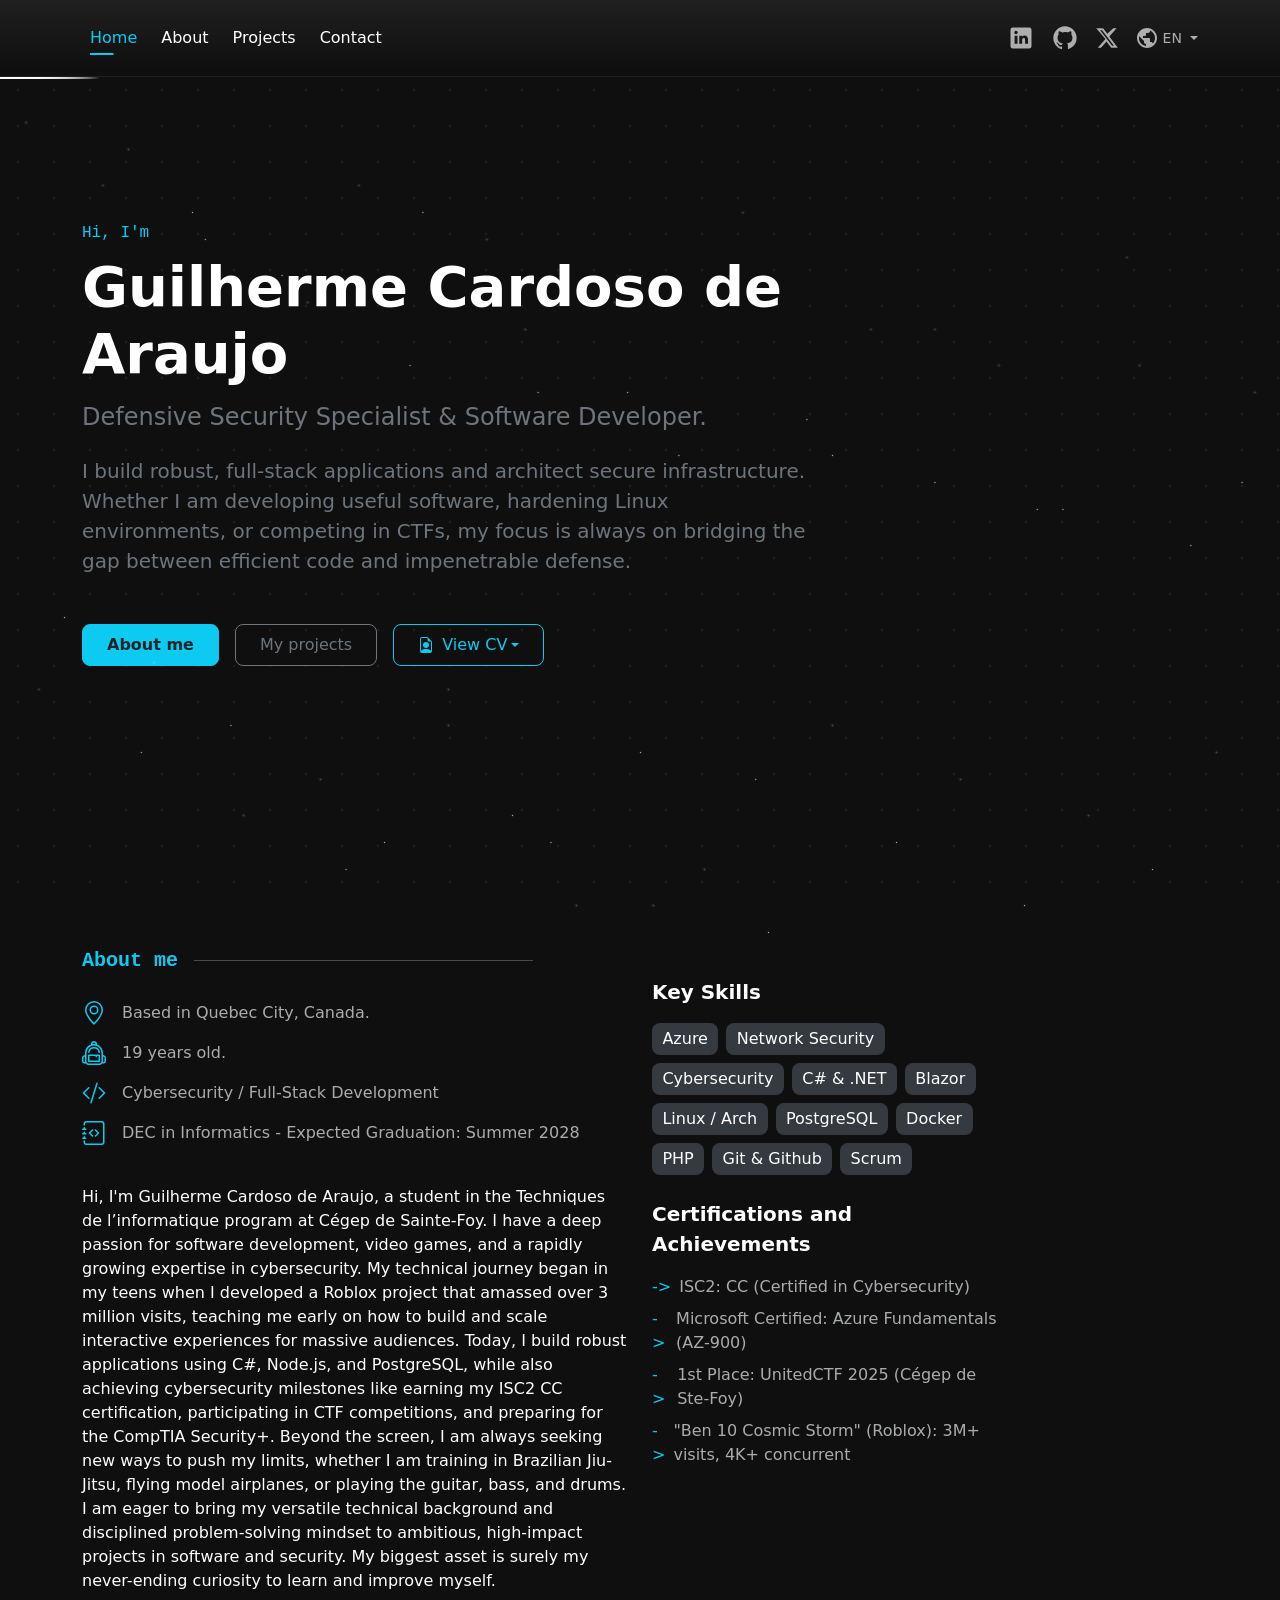
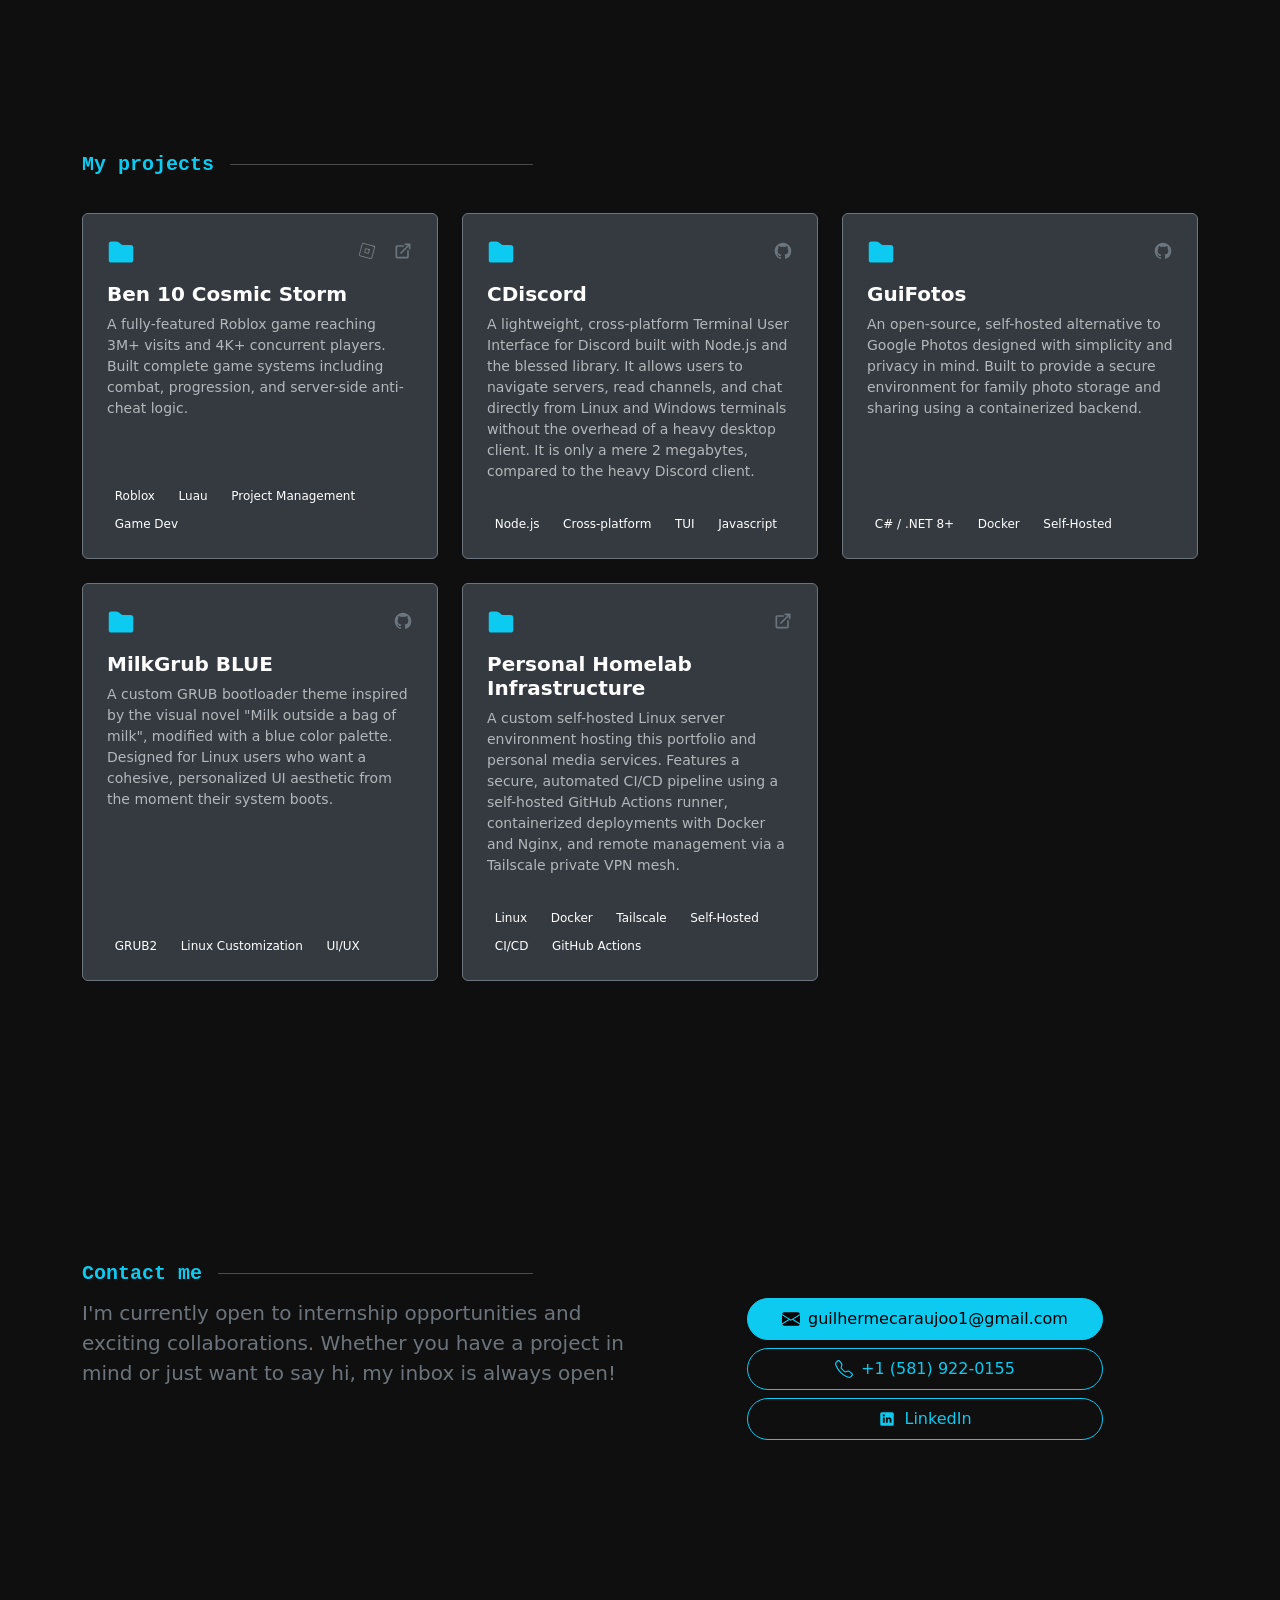
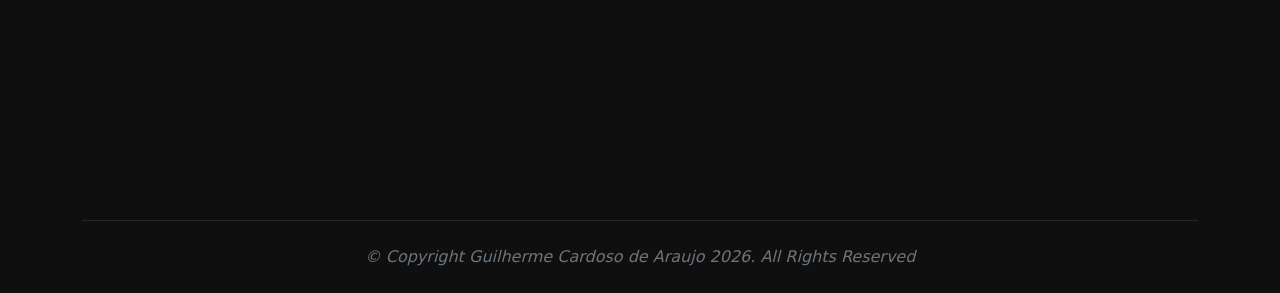
==== site/index.html @ 764056b6 "test" ====
<!doctype html>
<html lang="en" data-bs-theme="dark">
  <head>
    <meta charset="utf-8">
    <meta name="viewport" content="width=device-width, initial-scale=1">
    <title>Guilherme Cardoso de Araujo - Portfolio</title>
    <link href="https://cdn.jsdelivr.net/npm/bootstrap@5.3.8/dist/css/bootstrap.min.css" rel="stylesheet" integrity="sha384-sRIl4kxILFvY47J16cr9ZwB07vP4J8+LH7qKQnuqkuIAvNWLzeN8tE5YBujZqJLB" crossorigin="anonymous">
    <link rel="stylesheet" href="css/custom.css">
    <link rel="stylesheet" href="css/styles.css">
    <script src="js/translations.js" defer></script>
  </head>
  <body data-bs-spy="scroll" data-bs-target="#navbarNav">
    <header class="sticky-top">
        <nav class="navbar navbar-expand-lg border-bottom py-3">
            <div class="container">
                <button class="navbar-toggler" type="button" data-bs-toggle="collapse" data-bs-target="#navbarNav" aria-controls="navbarNav" aria-expanded="false" aria-label="Toggle navigation">
                <span class="navbar-toggler-icon"></span>
                </button>
                <div class="collapse navbar-collapse" id="navbarNav">
                    <ul class="navbar-nav gap-2">
                        <li class="nav-item">
                            <a class="nav-link" href="#home">
                                <span class="animated-link" data-i18n="nav.home">Home</span>
                            </a>
                        </li>
                        <li class="nav-item">
                            <a class="nav-link" href="#about">
                                <span class="animated-link" data-i18n="nav.about">About</span>
                            </a>
                        </li>
                        <li class="nav-item">
                            <a class="nav-link" href="#projects">
                                <span class="animated-link" data-i18n="nav.projects">Projects</span>
                            </a>
                        </li>
                        <li class="nav-item">
                            <a class="nav-link" href="#contact">
                                <span class="animated-link" data-i18n="nav.contact">Contact</span>
                            </a>
                        </li>
                    </ul>

                    <ul class="navbar-nav ms-auto gap-3 flex-row align-items-center">
                        <li class="nav-item d-flex align-items-center">
                            <a class="nav-link px-0 nav-icon-hover" href="https://www.linkedin.com/in/guilherme-cardoso-de-araujo-038804325" target="_blank" rel="noopener" aria-label="LinkedIn">
                                <svg width="28" height="28" viewBox="0 0 24 24" fill="currentColor" aria-hidden="true"><path d="M19 3H5a2 2 0 0 0-2 2v14a2 2 0 0 0 2 2h14a2 2 0 0 0 2-2V5a2 2 0 0 0-2-2zM9 17H6.5v-7H9v7zm-1.3-8.2a1.5 1.5 0 1 1 0-3 1.5 1.5 0 0 1 0 3zM18 17h-2.5v-3.5c0-1-.4-1.5-1.2-1.5-.9 0-1.3.6-1.3 1.5V17H10.5v-7H13v1c.4-.7 1.1-1.2 2.1-1.2 1.6 0 2.9 1.2 2.9 3.5V17z"/></svg>
                            </a>
                        </li>
                        <li class="nav-item d-flex align-items-center">
                            <a class="nav-link px-0 nav-icon-hover" href="https://github.com/guilhermecara" target="_blank" rel="noopener" aria-label="GitHub">
                                <svg width="28" height="28" viewBox="0 0 24 24" fill="currentColor" aria-hidden="true"><path d="M12 2C6.477 2 2 6.484 2 12.017c0 4.425 2.865 8.18 6.839 9.504.5.092.682-.217.682-.483 0-.237-.008-.868-.013-1.703-2.782.605-3.369-1.343-3.369-1.343-.454-1.158-1.11-1.466-1.11-1.466-.908-.62.069-.608.069-.608 1.003.07 1.531 1.032 1.531 1.032.892 1.53 2.341 1.088 2.91.832.092-.647.35-1.088.636-1.338-2.22-.253-4.555-1.113-4.555-4.951 0-1.093.39-1.988 1.029-2.688-.103-.253-.446-1.272.098-2.65 0 0 .84-.27 2.75 1.026A9.564 9.564 0 0 1 12 6.844c.85.004 1.705.115 2.504.337 1.909-1.296 2.747-1.027 2.747-1.027.546 1.379.202 2.398.1 2.651.64.7 1.028 1.595 1.028 2.688 0 3.848-2.339 4.695-4.566 4.942.359.31.678.921.678 1.856 0 1.338-.012 2.419-.012 2.747 0 .268.18.58.688.482A10.019 10.019 0 0 0 22 12.017C22 6.484 17.522 2 12 2z"/></svg>
                            </a>
                        </li>
                        <li class="nav-item d-flex align-items-center">
                            <a class="nav-link px-0 nav-icon-hover" href="#" target="_blank" rel="noopener" aria-label="Twitter/X">
                                <svg width="24" height="24" viewBox="0 0 24 24" fill="currentColor" aria-hidden="true"><path d="M18.244 2.25h3.308l-7.227 8.26 8.502 11.24H16.17l-4.714-6.231-5.401 6.231H2.744l7.73-8.835L1.254 2.25H8.08l4.253 5.622zm-1.161 17.52h1.833L7.084 4.126H5.117z"/></svg>
                            </a>
                        </li>
                        
                        <li class="nav-item d-flex align-items-center">
                            <div class="dropdown">
                                <button class="btn btn-link nav-link px-0 nav-icon-hover dropdown-toggle d-flex align-items-center gap-1"
                                        type="button"
                                        data-bs-toggle="dropdown"
                                        aria-expanded="false"
                                        aria-label="Language">
                                    <svg width="24" height="24" viewBox="0 0 24 24" fill="currentColor" aria-hidden="true">
                                        <path d="M12 2C6.48 2 2 6.48 2 12s4.48 10 10 10 10-4.48 10-10S17.52 2 12 2zm-1 17.93c-3.95-.49-7-3.85-7-7.93 0-.62.08-1.21.21-1.79L9 15v1c0 1.1.9 2 2 2v1.93zm6.9-2.54c-.26-.81-1-1.39-1.9-1.39h-1v-3c0-.55-.45-1-1-1H8v-2h2c.55 0 1-.45 1-1V7h2c1.1 0 2-.9 2-2v-.41c2.93 1.19 5 4.06 5 7.41 0 2.08-.8 3.97-2.1 5.39z"/>
                                    </svg>
                                    <span class="small" id="current-lang">EN</span>
                                </button>
                                <ul class="dropdown-menu dropdown-menu-end">
                                    <li>
                                        <a class="dropdown-item active" href="#" data-lang="EN">
                                            🇬🇧 English
                                        </a>
                                    </li>
                                    <li>
                                        <a class="dropdown-item" href="#" data-lang="FR">
                                            🇫🇷 Français
                                        </a>
                                    </li>
                                </ul>
                            </div>
                        </li>

                    </ul>
                </div>
            </div>
        </nav>
    </header>

    <!--Beginning of animated shooting star-->
    <div class="stars"></div>
    <div class="shooting-star"></div>
    <div class="shooting-star"></div>
    <div class="shooting-star"></div>
    <div class="shooting-star"></div>
    <div class="shooting-star"></div>
    <!--End of animated shooting star-->

    <main class="container py-5">
        <!-- The Hero Section -->
        <section id="home" class="row py-5 mt-5 min-vh-75">
            <div class="col-lg-8">
                <p class="text-info font-monospace mb-2" data-i18n="hero.greeting">Hi, I'm</p>
                
                <h1 class="display-4 fw-bold mb-3">
                    Guilherme Cardoso de Araujo
                </h1>
                
                <h2 class="h4 text-secondary mb-4" data-i18n="hero.role">
                    Defensive Security Specialist & Software Developer.
                </h2>
                
                <p class="lead text-secondary mb-5 lh-base" data-i18n="hero.description">
                    I build robust, full-stack applications and architect secure infrastructure. 
                    Whether I am developing useful software, hardening Linux environments, 
                    or competing in CTFs, my focus is always on bridging the gap between efficient code and impenetrable defense.
                </p>

                <div class="d-flex gap-3 flex-wrap">
                    <a href="#about" class="btn btn-info text-dark fw-bold px-4 py-2 rounded-3" data-i18n="hero.about">
                        About me
                    </a>
                    <a href="#projects" class="btn btn-outline-secondary px-4 py-2 rounded-3" data-i18n="hero.projects">
                        My projects
                    </a>
                    <div class="dropdown">
                        <button class="btn btn-outline-info px-4 py-2 rounded-3 dropdown-toggle d-inline-flex align-items-center" type="button" data-bs-toggle="dropdown" aria-expanded="false">
                            <svg xmlns="http://www.w3.org/2000/svg" width="16" height="16" fill="currentColor" class="bi bi-file-earmark-person me-2" viewBox="0 0 16 16">
                                <path d="M11 8a3 3 0 1 1-6 0 3 3 0 0 1 6 0z"/>
                                <path d="M14 14V4.5L9.5 0H4a2 2 0 0 0-2 2v12a2 2 0 0 0 2 2h8a2 2 0 0 0 2-2zM9.5 3A1.5 1.5 0 0 0 11 4.5h2v9.255S12 12 8 12s-5 1.755-5 1.755V2a1 1 0 0 1 1-1h5.5v2z"/>
                            </svg>
                            <span data-i18n="hero.cvView">View CV</span>
                        </button>
                        
                        <ul class="dropdown-menu shadow border-0 mt-2">
                            <li>
                                <a class="dropdown-item" href="cv/guilherme-cardoso-de-araujo-cv-fr.pdf">English Version</a>
                            </li>
                            <li>
                                <a class="dropdown-item" href="view?file=cv/guilherme-cardoso-de-araujo-cv-fr.pdf"  target="_blank">Version française</a>
                            </li>
                        </ul>
                    </div>
                </div>
            </div>
        </section>
        <!-- End of the Hero Section -->

        <!-- Start of the About Me Section -->
        <div class="row pt-5 mt-5">
            <div class="col-5 d-flex align-items-center gap-3">
                <h4 class="text-info lead mb-0 font-monospace fw-bold" data-i18n="about.title">About me</h4>
                <hr class="flex-grow-1">
            </div>
        </div>

        <section id="about" class="row min-vh-75">
            <div class="col-lg-6 col-12 mt-4">
                <div class="d-flex gap-3">
                    <svg class="text-info" xmlns="http://www.w3.org/2000/svg" width="24" height="24" fill="currentColor" class="bi bi-geo-alt" viewBox="0 0 16 16">
                        <path d="M12.166 8.94c-.524 1.062-1.234 2.12-1.96 3.07A32 32 0 0 1 8 14.58a32 32 0 0 1-2.206-2.57c-.726-.95-1.436-2.008-1.96-3.07C3.304 7.867 3 6.862 3 6a5 5 0 0 1 10 0c0 .862-.305 1.867-.834 2.94M8 16s6-5.686 6-10A6 6 0 0 0 2 6c0 4.314 6 10 6 10"/>
                        <path d="M8 8a2 2 0 1 1 0-4 2 2 0 0 1 0 4m0 1a3 3 0 1 0 0-6 3 3 0 0 0 0 6"/>
                    </svg>
                    <p class="text-body-secondary" data-i18n="about.city">Based in Quebec City, Canada.</p>
                </div>
                <div class="d-flex gap-3">
                    <svg class="text-info" xmlns="http://www.w3.org/2000/svg" width="24" height="24" fill="currentColor" class="bi bi-backpack2" viewBox="0 0 16 16">
                        <path d="M4.04 7.43a4 4 0 0 1 7.92 0 .5.5 0 1 1-.99.14 3 3 0 0 0-5.94 0 .5.5 0 1 1-.99-.14"/>
                        <path fill-rule="evenodd" d="M4 9.5a.5.5 0 0 1 .5-.5h7a.5.5 0 0 1 .5.5v4a.5.5 0 0 1-.5.5h-7a.5.5 0 0 1-.5-.5zm1 .5v3h6v-3h-1v.5a.5.5 0 0 1-1 0V10z"/>
                        <path d="M6 2.341V2a2 2 0 1 1 4 0v.341c2.33.824 4 3.047 4 5.659v1.191l1.17.585a1.5 1.5 0 0 1 .83 1.342V13.5a1.5 1.5 0 0 1-1.5 1.5h-1c-.456.607-1.182 1-2 1h-7a2.5 2.5 0 0 1-2-1h-1A1.5 1.5 0 0 1 0 13.5v-2.382a1.5 1.5 0 0 1 .83-1.342L2 9.191V8a6 6 0 0 1 4-5.659M7 2v.083a6 6 0 0 1 2 0V2a1 1 0 0 0-2 0M3 13.5A1.5 1.5 0 0 0 4.5 15h7a1.5 1.5 0 0 0 1.5-1.5V8A5 5 0 0 0 3 8zm-1-3.19-.724.362a.5.5 0 0 0-.276.447V13.5a.5.5 0 0 0 .5.5H2zm12 0V14h.5a.5.5 0 0 0 .5-.5v-2.382a.5.5 0 0 0-.276-.447L14 10.309Z"/>
                    </svg>
                    <p class="text-body-secondary" data-i18n="about.age">19 years old.</p>
                </div>
                <div class="d-flex gap-3">
                    <svg class="text-info" xmlns="http://www.w3.org/2000/svg" width="24" height="24" fill="currentColor" class="bi bi-backpack2" viewBox="0 0 16 16">
                         <path d="M10.478 1.647a.5.5 0 1 0-.956-.294l-4 13a.5.5 0 0 0 .956.294zM4.854 4.146a.5.5 0 0 1 0 .708L1.707 8l3.147 3.146a.5.5 0 0 1-.708.708l-3.5-3.5a.5.5 0 0 1 0-.708l3.5-3.5a.5.5 0 0 1 .708 0m6.292 0a.5.5 0 0 0 0 .708L14.293 8l-3.147 3.146a.5.5 0 0 0 .708.708l3.5-3.5a.5.5 0 0 0 0-.708l-3.5-3.5a.5.5 0 0 0-.708 0"/>
                    </svg>
                    <p class="text-body-secondary" data-i18n="about.interest">Cybersecurity / Full-Stack Development</p>
                </div>
                <div class="d-flex gap-3">
                    <svg class="text-info" xmlns="http://www.w3.org/2000/svg" width="24" height="24" fill="currentColor" class="bi bi-backpack2" viewBox="0 0 16 16">
                        <path fill-rule="evenodd" d="M8.646 5.646a.5.5 0 0 1 .708 0l2 2a.5.5 0 0 1 0 .708l-2 2a.5.5 0 0 1-.708-.708L10.293 8 8.646 6.354a.5.5 0 0 1 0-.708m-1.292 0a.5.5 0 0 0-.708 0l-2 2a.5.5 0 0 0 0 .708l2 2a.5.5 0 0 0 .708-.708L5.707 8l1.647-1.646a.5.5 0 0 0 0-.708"/>
                        <path d="M3 0h10a2 2 0 0 1 2 2v12a2 2 0 0 1-2 2H3a2 2 0 0 1-2-2v-1h1v1a1 1 0 0 0 1 1h10a1 1 0 0 0 1-1V2a1 1 0 0 0-1-1H3a1 1 0 0 0-1 1v1H1V2a2 2 0 0 1 2-2"/>
                        <path d="M1 5v-.5a.5.5 0 0 1 1 0V5h.5a.5.5 0 0 1 0 1h-2a.5.5 0 0 1 0-1zm0 3v-.5a.5.5 0 0 1 1 0V8h.5a.5.5 0 0 1 0 1h-2a.5.5 0 0 1 0-1zm0 3v-.5a.5.5 0 0 1 1 0v.5h.5a.5.5 0 0 1 0 1h-2a.5.5 0 0 1 0-1z"/>
                    </svg>
                    <p class="text-body-secondary" data-i18n="about.education">DEC in Informatics - Expected Graduation: Summer 2028</p>
                </div>
 
                <p class="mt-4" data-i18n="about.description">
                    Hi, I'm Guilherme Cardoso de Araujo, a student in the Techniques de l’informatique program at Cégep de Sainte-Foy. 
                    I have a deep passion for software development, video games, and a rapidly growing expertise in cybersecurity.
                     My technical journey began in my teens when I developed a Roblox project that amassed over 3 million visits, 
                    teaching me early on how to build and scale interactive experiences for massive audiences. 
                    Today, I build robust applications using C#, Node.js, and PostgreSQL, while also achieving cybersecurity milestones like earning my ISC2 CC certification, 
                    participating in CTF competitions, and preparing for the CompTIA Security+. 
                    Beyond the screen, I am always seeking new ways to push my limits, whether I am training in Brazilian Jiu-Jitsu, 
                    flying model airplanes, or playing the guitar, bass, and drums. 
                    I am eager to bring my versatile technical background and disciplined problem-solving mindset to ambitious, high-impact projects in software and security. My biggest asset is surely my never-ending curiosity to learn and improve myself.
                </p>
            </div>
            <div class="col-lg-4 col-12">       
                <p class="lead fw-bold" data-i18n="about.keyskills">Key Skills</p>
                <div class="d-flex flex-wrap gap-2">
                    <span class="badge bg-light-subtle py-2 fs-6 fw-normal rounded-3">Azure</span>
                    <span class="badge bg-light-subtle py-2 fs-6 fw-normal rounded-3">Network Security</span>
                    <span data-i18n="skills.cyber" class="badge bg-light-subtle py-2 fs-6 fw-normal rounded-3">Cybersecurity</span>
                    <span class="badge bg-light-subtle py-2 fs-6 fw-normal rounded-3">C# & .NET</span>
                    <span class="badge bg-light-subtle py-2 fs-6 fw-normal rounded-3">Blazor</span>
                    <span class="badge bg-light-subtle py-2 fs-6 fw-normal rounded-3">Linux / Arch</span>
                    <span class="badge bg-light-subtle py-2 fs-6 fw-normal rounded-3">PostgreSQL</span>
                    <span class="badge bg-light-subtle py-2 fs-6 fw-normal rounded-3">Docker</span>
                    <span class="badge bg-light-subtle py-2 fs-6 fw-normal rounded-3">PHP</span>
                    <span class="badge bg-light-subtle py-2 fs-6 fw-normal rounded-3">Git & Github</span>
                    <span class="badge bg-light-subtle py-2 fs-6 fw-normal rounded-3">Scrum</span>
                </div>
                <p class="lead fw-bold mt-4" data-i18n="about.credentials">Certifications and Achievements</p>
                <ul class="list-unstyled text-body-secondary gap-2 d-flex flex-column">
                    <li class="d-flex align-items-start gap-2">
                        <span class="text-info">-></span>
                        <span>ISC2: CC (Certified in Cybersecurity) </span>
                    </li>
                    <li class="d-flex align-items-start gap-2">
                        <span class="text-info">-></span>
                        <span>Microsoft Certified: Azure Fundamentals (AZ-900)</span>
                    </li>
                    <li class="d-flex align-items-start gap-2">
                        <span class="text-info">-></span>
                        <span data-i18n="about.unitedCTF">1st Place: UnitedCTF 2025 (Cégep de Ste-Foy)</span>
                    </li>
                    <li class="d-flex align-items-start gap-2">
                        <span class="text-info">-></span>
                        <span data-i18n="about.ben10">"Ben 10 Cosmic Storm" (Roblox): 3M+ visits, 4K+ concurrent</span>
                    </li>
                </ul>
            </div>
        </section>
        <!-- End of the About me Section -->
        
        <!-- Start of the Projects Section -->
        <div class="row pt-5 mt-5">
            <div class="col-5 d-flex align-items-center gap-3">
                <h4 class="text-info lead mb-0 font-monospace fw-bold" data-i18n="projects.title">My projects</h4>
                <hr class="flex-grow-1">
            </div>
        </div>
        
        <section id="projects" class="row g-4 min-vh-75 pb-5 mb-5 mt-2">
            <div class="col-lg-4 col-md-6">
                <div class="card h-100 border-secondary bg-body-secondary">
                    <div class="card-body d-flex flex-column p-4">
                        <div class="d-flex justify-content-between align-items-start mb-3">
                            <svg class="text-info" xmlns="http://www.w3.org/2000/svg" width="28" height="28" fill="currentColor" viewBox="0 0 16 16">
                                <path d="M1 3.5A1.5 1.5 0 0 1 2.5 2h2.764c.958 0 1.76.56 2.311 1.184C7.985 3.648 8.48 4 9 4h4.5A1.5 1.5 0 0 1 15 5.5v7a1.5 1.5 0 0 1-1.5 1.5h-11A1.5 1.5 0 0 1 1 12.5z"/>
                            </svg>
                            <div class="d-flex gap-3">
                                <a href="#" class="text-secondary nav-icon-hover" aria-label="Roblox" target="_blank" rel="noopener">
                                    <svg viewBox="0 0 48 48" width="20px" height="20px" xmlns="http://www.w3.org/2000/svg" fill="currentColor"><g id="SVGRepo_bgCarrier" stroke-width="0"></g><g id="SVGRepo_tracerCarrier" stroke-linecap="round" stroke-linejoin="round"></g><g id="SVGRepo_iconCarrier"><defs><style>.a{fill:none;stroke:#cfcfcf;stroke-linecap:round;stroke-linejoin:round;}</style></defs>
                                        <path class="a" d="M41.2648,12.6719,14.7123,5.5572a1.666,1.666,0,0,0-2.04,1.178L5.5572,33.2877a1.666,1.666,0,0,0,1.178,2.04l26.5525,7.1147a1.666,1.666,0,0,0,2.04-1.178l7.1147-26.5525a1.666,1.666,0,0,0-1.178-2.04Z"></path><path class="a" d="M29.3193,20.51l-8.1808-2.192a.5133.5133,0,0,0-.6287.3629l-2.192,8.1808a.5133.5133,0,0,0,.3629.6287l8.1808,2.192a.5133.5133,0,0,0,.6287-.3629l2.192-8.1808A.5133.5133,0,0,0,29.3193,20.51Z"></path></g>
                                    </svg>                                
                                </a>

                                <a href="#" class="text-secondary nav-icon-hover" aria-label="Live Demo" target="_blank" rel="noopener">
                                    <svg width="20" height="20" viewBox="0 0 24 24" fill="currentColor"><path d="M14 3h7v7h-2V6.41l-9.29 9.3-1.42-1.42L17.59 5H14zm-1 2H5a2 2 0 0 0-2 2v12a2 2 0 0 0 2 2h12a2 2 0 0 0 2-2v-8h-2v8H5V7h8z"/></svg>
                                </a>
                            </div>
                        </div>
                        <h5 class="card-title fw-bold mb-2">Ben 10 Cosmic Storm</h5>
                        <p class="card-text text-body-secondary flex-grow-1 small" data-i18n="projects.ben10description">
                            A fully-featured Roblox game reaching 3M+ visits and 4K+ concurrent players. 
                            Built complete game systems including combat, progression, and server-side anti-cheat logic.
                        </p>
                        <div class="d-flex flex-wrap gap-2 mt-3">
                            <span class="badge bg-light-subtle py-1 fw-normal rounded-3">Roblox</span>
                            <span class="badge bg-light-subtle py-1 fw-normal rounded-3">Luau</span>
                            <span class="badge bg-light-subtle py-1 fw-normal rounded-3">Project Management</span>
                            <span class="badge bg-light-subtle py-1 fw-normal rounded-3">Game Dev</span>
                        </div>
                    </div>
                </div>
            </div>

            <!-- CDiscord Project Card -->
            <div class="col-lg-4 col-md-6">
                <div class="card h-100 border-secondary bg-body-secondary">
                    <div class="card-body d-flex flex-column p-4">
                        <div class="d-flex justify-content-between align-items-start mb-3">
                            <svg class="text-info" xmlns="http://www.w3.org/2000/svg" width="28" height="28" fill="currentColor" viewBox="0 0 16 16">
                                <path d="M1 3.5A1.5 1.5 0 0 1 2.5 2h2.764c.958 0 1.76.56 2.311 1.184C7.985 3.648 8.48 4 9 4h4.5A1.5 1.5 0 0 1 15 5.5v7a1.5 1.5 0 0 1-1.5 1.5h-11A1.5 1.5 0 0 1 1 12.5z"/>
                            </svg>
                            <div class="d-flex gap-3">
                                <a href="https://github.com/guilhermecara/cdiscord" class="text-secondary nav-icon-hover" aria-label="GitHub" target="_blank" rel="noopener">
                                    <svg width="20" height="20" viewBox="0 0 24 24" fill="currentColor"><path d="M12 2C6.477 2 2 6.484 2 12.017c0 4.425 2.865 8.18 6.839 9.504.5.092.682-.217.682-.483 0-.237-.008-.868-.013-1.703-2.782.605-3.369-1.343-3.369-1.343-.454-1.158-1.11-1.466-1.11-1.466-.908-.62.069-.608.069-.608 1.003.07 1.531 1.032 1.531 1.032.892 1.53 2.341 1.088 2.91.832.092-.647.35-1.088.636-1.338-2.22-.253-4.555-1.113-4.555-4.951 0-1.093.39-1.988 1.029-2.688-.103-.253-.446-1.272.098-2.65 0 0 .84-.27 2.75 1.026A9.564 9.564 0 0 1 12 6.844c.85.004 1.705.115 2.504.337 1.909-1.296 2.747-1.027 2.747-1.027.546 1.379.202 2.398.1 2.651.64.7 1.028 1.595 1.028 2.688 0 3.848-2.339 4.695-4.566 4.942.359.31.678.921.678 1.856 0 1.338-.012 2.419-.012 2.747 0 .268.18.58.688.482A10.019 10.019 0 0 0 22 12.017C22 6.484 17.522 2 12 2z"/></svg>
                                </a>
                            </div>
                        </div>
                        <h5 class="card-title fw-bold mb-2">CDiscord</h5>
                        <p class="card-text text-body-secondary flex-grow-1 small" data-i18n="projects.cdiscordDescription">
                            A lightweight, cross-platform Terminal User Interface for Discord built with Node.js 
                            and the blessed library. It allows users to navigate servers, read channels, and chat directly from Linux and Windows terminals without the overhead of a heavy desktop client.
                            It is only a mere 2 megabytes, compared to the heavy Discord client.
                        </p>
                        <div class="d-flex flex-wrap gap-2 mt-3">
                            <span class="badge bg-light-subtle py-1 fw-normal rounded-3">Node.js</span>
                            <span class="badge bg-light-subtle py-1 fw-normal rounded-3">Cross-platform</span>
                            <span class="badge bg-light-subtle py-1 fw-normal rounded-3">TUI</span>
                            <span class="badge bg-light-subtle py-1 fw-normal rounded-3">Javascript</span>
                        </div>
                    </div>
                </div>
            </div>

            <!-- GuiFotos Project Card -->
            <div class="col-lg-4 col-md-6">
                <div class="card h-100 border-secondary bg-body-secondary">
                    <div class="card-body d-flex flex-column p-4">
                        <div class="d-flex justify-content-between align-items-start mb-3">
                            <svg class="text-info" xmlns="http://www.w3.org/2000/svg" width="28" height="28" fill="currentColor" viewBox="0 0 16 16">
                                <path d="M1 3.5A1.5 1.5 0 0 1 2.5 2h2.764c.958 0 1.76.56 2.311 1.184C7.985 3.648 8.48 4 9 4h4.5A1.5 1.5 0 0 1 15 5.5v7a1.5 1.5 0 0 1-1.5 1.5h-11A1.5 1.5 0 0 1 1 12.5z"/>
                            </svg>
                            <div class="d-flex gap-3">
                                <a href="https://github.com/guilhermecara/GuiFotos" class="text-secondary nav-icon-hover" aria-label="GitHub" target="_blank" rel="noopener">
                                    <svg width="20" height="20" viewBox="0 0 24 24" fill="currentColor"><path d="M12 2C6.477 2 2 6.484 2 12.017c0 4.425 2.865 8.18 6.839 9.504.5.092.682-.217.682-.483 0-.237-.008-.868-.013-1.703-2.782.605-3.369-1.343-3.369-1.343-.454-1.158-1.11-1.466-1.11-1.466-.908-.62.069-.608.069-.608 1.003.07 1.531 1.032 1.531 1.032.892 1.53 2.341 1.088 2.91.832.092-.647.35-1.088.636-1.338-2.22-.253-4.555-1.113-4.555-4.951 0-1.093.39-1.988 1.029-2.688-.103-.253-.446-1.272.098-2.65 0 0 .84-.27 2.75 1.026A9.564 9.564 0 0 1 12 6.844c.85.004 1.705.115 2.504.337 1.909-1.296 2.747-1.027 2.747-1.027.546 1.379.202 2.398.1 2.651.64.7 1.028 1.595 1.028 2.688 0 3.848-2.339 4.695-4.566 4.942.359.31.678.921.678 1.856 0 1.338-.012 2.419-.012 2.747 0 .268.18.58.688.482A10.019 10.019 0 0 0 22 12.017C22 6.484 17.522 2 12 2z"/></svg>
                                </a>
                                </div>
                        </div>
                        <h5 class="card-title fw-bold mb-2">GuiFotos</h5>
                        <p class="card-text text-body-secondary flex-grow-1 small" data-i18n="projects.guifotosDescription">
                            An open-source, self-hosted alternative to Google Photos designed with simplicity and privacy in mind. Built to provide a secure environment for family photo storage and sharing using a containerized backend.
                        </p>
                        <div class="d-flex flex-wrap gap-2 mt-3">
                            <span class="badge bg-light-subtle py-1 fw-normal rounded-3">C# / .NET 8+</span>
                            <span class="badge bg-light-subtle py-1 fw-normal rounded-3">Docker</span>
                            <span class="badge bg-light-subtle py-1 fw-normal rounded-3">Self-Hosted</span>
                        </div>
                    </div>
                </div>
            </div>

            
            <!-- MilkGrub BLUE Project Card -->
            <div class="col-lg-4 col-md-6">
                <div class="card h-100 border-secondary bg-body-secondary">
                    <div class="card-body d-flex flex-column p-4">
                        <div class="d-flex justify-content-between align-items-start mb-3">
                            <svg class="text-info" xmlns="http://www.w3.org/2000/svg" width="28" height="28" fill="currentColor" viewBox="0 0 16 16">
                                <path d="M1 3.5A1.5 1.5 0 0 1 2.5 2h2.764c.958 0 1.76.56 2.311 1.184C7.985 3.648 8.48 4 9 4h4.5A1.5 1.5 0 0 1 15 5.5v7a1.5 1.5 0 0 1-1.5 1.5h-11A1.5 1.5 0 0 1 1 12.5z"/>
                            </svg>
                            <div class="d-flex gap-3">
                                <a href="https://github.com/guilhermecara/MilkGrub-Blue" class="text-secondary nav-icon-hover" aria-label="GitHub" target="_blank" rel="noopener">
                                    <svg width="20" height="20" viewBox="0 0 24 24" fill="currentColor"><path d="M12 2C6.477 2 2 6.484 2 12.017c0 4.425 2.865 8.18 6.839 9.504.5.092.682-.217.682-.483 0-.237-.008-.868-.013-1.703-2.782.605-3.369-1.343-3.369-1.343-.454-1.158-1.11-1.466-1.11-1.466-.908-.62.069-.608.069-.608 1.003.07 1.531 1.032 1.531 1.032.892 1.53 2.341 1.088 2.91.832.092-.647.35-1.088.636-1.338-2.22-.253-4.555-1.113-4.555-4.951 0-1.093.39-1.988 1.029-2.688-.103-.253-.446-1.272.098-2.65 0 0 .84-.27 2.75 1.026A9.564 9.564 0 0 1 12 6.844c.85.004 1.705.115 2.504.337 1.909-1.296 2.747-1.027 2.747-1.027.546 1.379.202 2.398.1 2.651.64.7 1.028 1.595 1.028 2.688 0 3.848-2.339 4.695-4.566 4.942.359.31.678.921.678 1.856 0 1.338-.012 2.419-.012 2.747 0 .268.18.58.688.482A10.019 10.019 0 0 0 22 12.017C22 6.484 17.522 2 12 2z"/></svg>
                                </a>
                            </div>
                        </div>
                        <h5 class="card-title fw-bold mb-2">MilkGrub BLUE</h5>
                        <p class="card-text text-body-secondary flex-grow-1 small" data-i18n="projects.milkgrubDescription">
                            A custom GRUB bootloader theme inspired by the visual novel "Milk outside a bag of milk", modified with a blue color palette. Designed for Linux users who want a cohesive, personalized UI aesthetic from the moment their system boots.
                        </p>
                        <div class="d-flex flex-wrap gap-2 mt-3">
                            <span class="badge bg-light-subtle py-1 fw-normal rounded-3">GRUB2</span>
                            <span class="badge bg-light-subtle py-1 fw-normal rounded-3">Linux Customization</span>
                            <span class="badge bg-light-subtle py-1 fw-normal rounded-3">UI/UX</span>
                        </div>
                    </div>
                </div>
            </div>

            
            <!-- Self-Hosting Project Card -->
            <div class="col-lg-4 col-md-6">
                <div class="card h-100 border-secondary bg-body-secondary">
                    <div class="card-body d-flex flex-column p-4">
                        <div class="d-flex justify-content-between align-items-start mb-3">
                            <svg class="text-info" xmlns="http://www.w3.org/2000/svg" width="28" height="28" fill="currentColor" viewBox="0 0 16 16">
                                <path d="M1 3.5A1.5 1.5 0 0 1 2.5 2h2.764c.958 0 1.76.56 2.311 1.184C7.985 3.648 8.48 4 9 4h4.5A1.5 1.5 0 0 1 15 5.5v7a1.5 1.5 0 0 1-1.5 1.5h-11A1.5 1.5 0 0 1 1 12.5z"/>
                            </svg>
                            <div class="d-flex gap-3">
                                <a href="#" class="text-secondary nav-icon-hover" aria-label="Live Demo" target="_blank" rel="noopener">
                                    <svg width="20" height="20" viewBox="0 0 24 24" fill="currentColor"><path d="M14 3h7v7h-2V6.41l-9.29 9.3-1.42-1.42L17.59 5H14zm-1 2H5a2 2 0 0 0-2 2v12a2 2 0 0 0 2 2h12a2 2 0 0 0 2-2v-8h-2v8H5V7h8z"/></svg>
                                </a>
                            </div>
                        </div>
                        <h5 class="card-title fw-bold mb-2" data-i18n="projects.homelabTitle">Personal Homelab Infrastructure</h5>
                        <p class="card-text text-body-secondary flex-grow-1 small" data-i18n="projects.homelabDescription">
                            A custom self-hosted Linux server environment that actively hosts this portfolio site alongside personal media services. Features a Suwayomi instance for manga hosting and a dedicated public-facing server for game clips, utilizing Cloudflare as a secure reverse proxy. The entire infrastructure is managed remotely via a Tailscale private VPN mesh.
                        </p>
                        <div class="d-flex flex-wrap gap-2 mt-3">
                            <span class="badge bg-light-subtle py-1 fw-normal rounded-3">Linux</span>
                            <span class="badge bg-light-subtle py-1 fw-normal rounded-3">Docker</span>
                            <span class="badge bg-light-subtle py-1 fw-normal rounded-3">Tailscale</span>
                            <span class="badge bg-light-subtle py-1 fw-normal rounded-3">Self-Hosted</span>
                            <span class="badge bg-light-subtle py-1 fw-normal rounded-3">CI/CD</span>
                            <span class="badge bg-light-subtle py-1 fw-normal rounded-3">GitHub Actions</span>
                        </div>
                    </div>
                </div>
            </div>
            
        </section>
        <!-- End of the Projects Section -->

        <!-- Start of the Contact Section-->
        <div class="row pt-5 " style="margin-top: 20vh;">
            <div class="col-5 d-flex align-items-center gap-3">
                <h4 class="text-info lead mb-0 font-monospace fw-bold" data-i18n="contact.title">Contact me</h4>
                <hr class="flex-grow-1">
            </div>
        </div>

        <section id="contact" class="row min-vh-50 my-2">
            <div class="col-lg-6 col-12">
                <p class="lead text-secondary mb-5 lh-base" data-i18n="contact.description">                    I'm currently open to internship opportunities and exciting collaborations.
                    Whether you have a project in mind or just want to say hi, my inbox is always open!
                </p>
            </div>
            <div class="col-lg-4 col-12 offset-lg-1">
                <div class="d-flex flex-column gap-2">
                    <a href="mailto:guilhermecaraujoo1@gmail.com" class="btn btn-info py-2 px-4 fw-medium rounded-pill shadow-sm d-flex align-items-center justify-content-center w-100">
                        <svg xmlns="http://www.w3.org/2000/svg" width="18" height="18" fill="currentColor" class="me-2" viewBox="0 0 16 16">
                            <path d="M.05 3.555A2 2 0 0 1 2 2h12a2 2 0 0 1 1.95 1.555L8 8.414.05 3.555ZM0 4.697v7.104l5.803-3.558L0 4.697ZM6.761 8.83l-6.57 4.027A2 2 0 0 0 2 14h12a2 2 0 0 0 1.808-1.144l-6.57-4.027L8 9.586l-1.239-.757Zm3.436-.586L16 11.801V4.697l-5.803 3.546Z"/>
                        </svg>
                        guilhermecaraujoo1@gmail.com
                    </a>
                    <a href="tel:+15819220155" class="btn btn-outline-info py-2 px-4 fw-medium rounded-pill d-flex align-items-center justify-content-center w-100">
                        <svg xmlns="http://www.w3.org/2000/svg" width="18" height="18" fill="currentColor" class="me-2" viewBox="0 0 16 16">
                            <path d="M3.654 1.328a.678.678 0 0 0-1.015-.063L1.605 2.3c-.483.484-.661 1.169-.45 1.77a17.6 17.6 0 0 0 4.168 6.608 17.6 17.6 0 0 0 6.608 4.168c.601.211 1.286.033 1.77-.45l1.034-1.034a.678.678 0 0 0-.063-1.015l-2.307-1.794a.68.68 0 0 0-.58-.122l-2.19.547a1.75 1.75 0 0 1-1.657-.459L5.482 8.062a1.75 1.75 0 0 1-.46-1.657l.548-2.19a.68.68 0 0 0-.122-.58zM1.884.511a1.745 1.745 0 0 1 2.612.163L6.29 2.98c.329.423.445.974.315 1.494l-.547 2.19a.68.68 0 0 0 .178.643l2.457 2.457a.68.68 0 0 0 .644.178l2.189-.547a1.75 1.75 0 0 1 1.494.315l2.306 1.794c.829.645.905 1.87.163 2.611l-1.034 1.034c-.74.74-1.846 1.065-2.877.702a18.6 18.6 0 0 1-7.01-4.42 18.6 18.6 0 0 1-4.42-7.009c-.362-1.03-.037-2.137.703-2.877z"/>
                        </svg>
                        +1 (581) 922-0155
                    </a>
                    <a href="https://www.linkedin.com/in/guilherme-cardoso-de-araujo-038804325" target="_blank" rel="noopener" class="btn btn-outline-info py-2 px-4 fw-medium rounded-pill d-flex align-items-center justify-content-center w-100">
                        <svg width="18" height="18" viewBox="0 0 24 24" fill="currentColor" class="me-2" aria-hidden="true">
                            <path d="M19 3H5a2 2 0 0 0-2 2v14a2 2 0 0 0 2 2h14a2 2 0 0 0 2-2V5a2 2 0 0 0-2-2zM9 17H6.5v-7H9v7zm-1.3-8.2a1.5 1.5 0 1 1 0-3 1.5 1.5 0 0 1 0 3zM18 17h-2.5v-3.5c0-1-.4-1.5-1.2-1.5-.9 0-1.3.6-1.3 1.5V17H10.5v-7H13v1c.4-.7 1.1-1.2 2.1-1.2 1.6 0 2.9 1.2 2.9 3.5V17z"/>
                        </svg>
                        LinkedIn
                    </a>
                </div>
            </div>
        </section>
        <!-- End of the Contact Section-->
    </main>

    <footer class="container mt-2 mb-4">
        <hr class="mb-4 text-secondary">
        <p class="text-center fst-italic fs-6 text-secondary m-0" data-i18n="footer.rights">© Copyright Guilherme Cardoso de Araujo <span id="copyright-year"></span>. All Rights Reserved</p>
    </footer>

    <script src="https://cdn.jsdelivr.net/npm/bootstrap@5.3.8/dist/js/bootstrap.bundle.min.js" integrity="sha384-FKyoEForCGlyvwx9Hj09JcYn3nv7wiPVlz7YYwJrWVcXK/BmnVDxM+D2scQbITxI" crossorigin="anonymous"></script>
  </body>
</html>
---- site/css/custom.css ----
/* File dedicated to modify bootstrap's/browser's defaults */

[data-bs-theme="dark"] {
    --bs-body-bg: #0f0f0f; 
    --bs-body-color: #ffffff; 
    --bs-border-color: rgba(255, 255, 255, 0.07); 
}


/* Nav icon hover */

.nav-icon-hover svg {
    transition: transform 0.2s ease-in-out, fill 0.2s ease-in-out;
}

.nav-icon-hover:hover svg {
    transform: translateY(-3px); 
    fill: var(--bs-info);
}

.min-vh-50 { min-height: 50vh; }
.min-vh-75 { min-height: 75vh; }

/*Beginning of scroll wheel removal */

/* For Chrome, Safari, and Opera */
body::-webkit-scrollbar {
  display: none;
}

/* For Firefox */
body {
  scrollbar-width: none;
}

/* For Internet Explorer and Edge */
body {
  -ms-overflow-style: none;
}

/*End of scroll wheel removal */
---- site/css/styles.css ----
html {
    scroll-behavior: smooth;
    scroll-padding-top: 10rem;
}

body {
    min-height: 100vh;
    color: var(--bs-body-color);
    position: relative;
    z-index: 0;
}

body::before {
    content: '';
    position: fixed;
    inset: 0;
    z-index: -1;
    
    background-image: radial-gradient(circle, rgba(255,255,255,0.07) 1px, transparent 1px);
    background-size: 36px 36px;
    
    pointer-events: none;
}


header {
    background-color: var(--bs-body-bg); 
    background-image: linear-gradient(to bottom, var(--bs-border-color), transparent 90%);    
}

.animated-link {
    text-decoration: none;
    color: var(--bs-body-color); 
    position: relative;
}

.animated-link::after {
    content: '';
    position: absolute;
    width: 100%;
    height: 2px;
    bottom: -0.5rem;
    left: 0;
    background-color: var(--bs-info);

    transform-origin: bottom left; 
    transform: scaleX(0);
    transition: transform 0.1s ease-out; 
}

.nav-link.active .animated-link {
    color: var(--bs-info); 
}
.nav-link.active .animated-link::after {
    transform: scaleX(0.5); /* Shows the line at 50% width */
}
.nav-link:hover .animated-link::after {
    transform: scaleX(0.5); 
}

/* Twinkle stars section */

.stars {
    width: 1px;
    height: 1px;
    position: absolute;
    background: white;
    box-shadow: 2vw 5vh 2px white, 10vw 8vh 2px white, 15vw 15vh 1px white,
    22vw 22vh 1px white, 28vw 12vh 2px white, 32vw 32vh 1px white,
    38vw 18vh 2px white, 42vw 35vh 1px white, 48vw 25vh 2px white,
    53vw 42vh 1px white, 58vw 15vh 2px white, 63vw 38vh 1px white,
    68vw 28vh 2px white, 73vw 45vh 1px white, 78vw 32vh 2px white,
    83vw 48vh 1px white, 88vw 20vh 2px white, 93vw 52vh 1px white,
    98vw 35vh 2px white, 5vw 60vh 1px white, 12vw 65vh 2px white,
    18vw 72vh 1px white, 25vw 78vh 2px white, 30vw 85vh 1px white,
    35vw 68vh 2px white, 40vw 82vh 1px white, 45vw 92vh 2px white,
    50vw 75vh 1px white, 55vw 88vh 2px white, 60vw 95vh 1px white,
    65vw 72vh 2px white, 70vw 85vh 1px white, 75vw 78vh 2px white,
    80vw 92vh 1px white, 85vw 82vh 2px white, 90vw 88vh 1px white,
    95vw 75vh 2px white;
    animation: twinkle 8s infinite linear;
}

.shooting-star {
    position: absolute;
    width: 100px;
    height: 2px;
    background: linear-gradient(90deg, white, transparent);
    animation: shoot 3s infinite ease-in;
}

.shooting-star:nth-child(1) {
    top: 20%;
    left: -100px;
    animation-delay: 0s;
}

.shooting-star:nth-child(2) {
    top: 35%;
    left: -100px;
    animation-delay: 1s;
}

.shooting-star:nth-child(3) {
    top: 50%;
    left: -100px;
    animation-delay: 2s;
}

@keyframes twinkle {
    0%,
    100% {
        opacity: 0.8;
    }
    50% {
        opacity: 0.4;
    }
}

@keyframes shoot {
    0% {
        transform: translateX(0) translateY(0) rotate(25deg);
        opacity: 1;
    }
    100% {
        transform: translateX(120vw) translateY(50vh) rotate(25deg);
        opacity: 0;
    }
}

/* Additional twinkling stars with different animation timing */
.stars::after {
    content: "";
    position: absolute;
    width: 1px;
    height: 1px;
    background: white;
    box-shadow: 8vw 12vh 2px white, 16vw 18vh 1px white, 24vw 25vh 2px white,
        33vw 15vh 1px white, 41vw 28vh 2px white, 49vw 35vh 1px white,
        57vw 22vh 2px white, 65vw 42vh 1px white, 73vw 28vh 2px white,
        81vw 48vh 1px white, 89vw 32vh 2px white, 97vw 45vh 1px white,
        3vw 68vh 2px white, 11vw 75vh 1px white, 19vw 82vh 2px white,
        27vw 88vh 1px white, 35vw 72vh 2px white, 43vw 85vh 1px white,
        51vw 92vh 2px white, 59vw 78vh 1px white;
    animation: twinkle 6s infinite linear reverse;
}
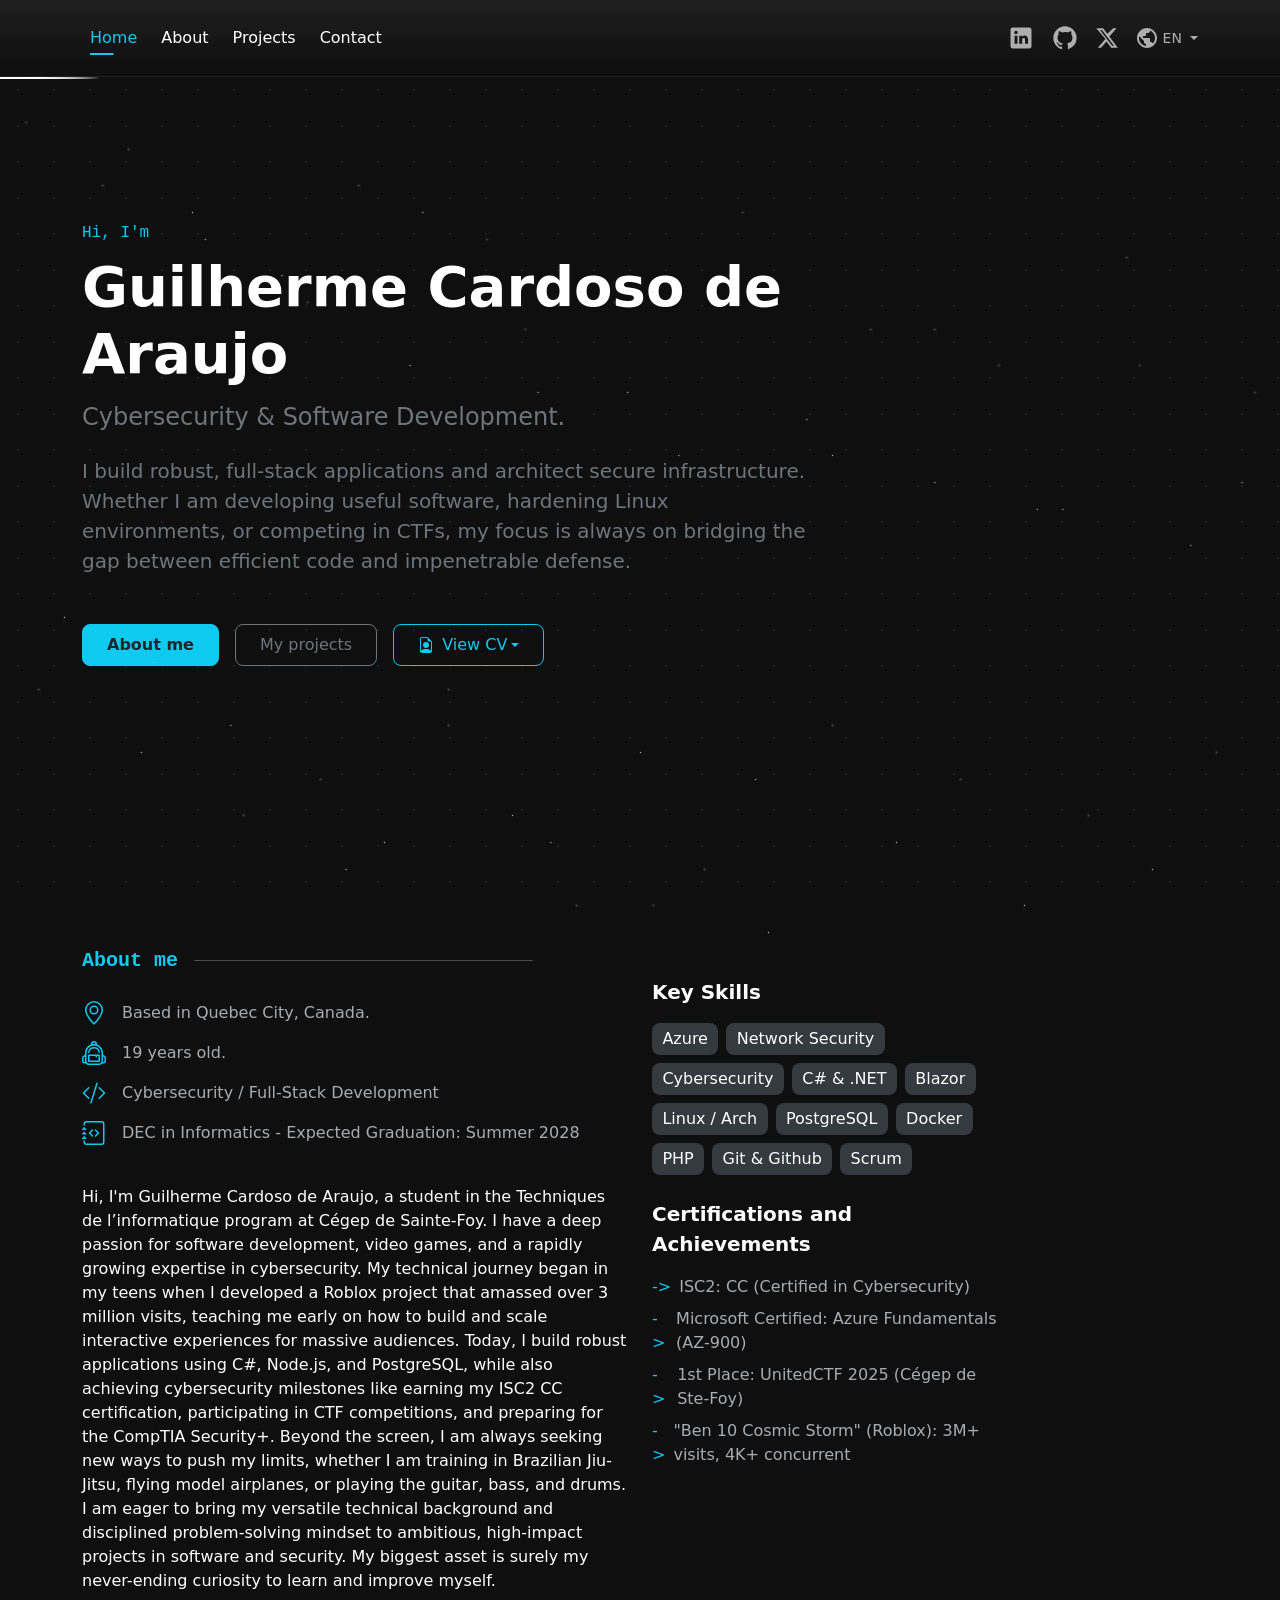
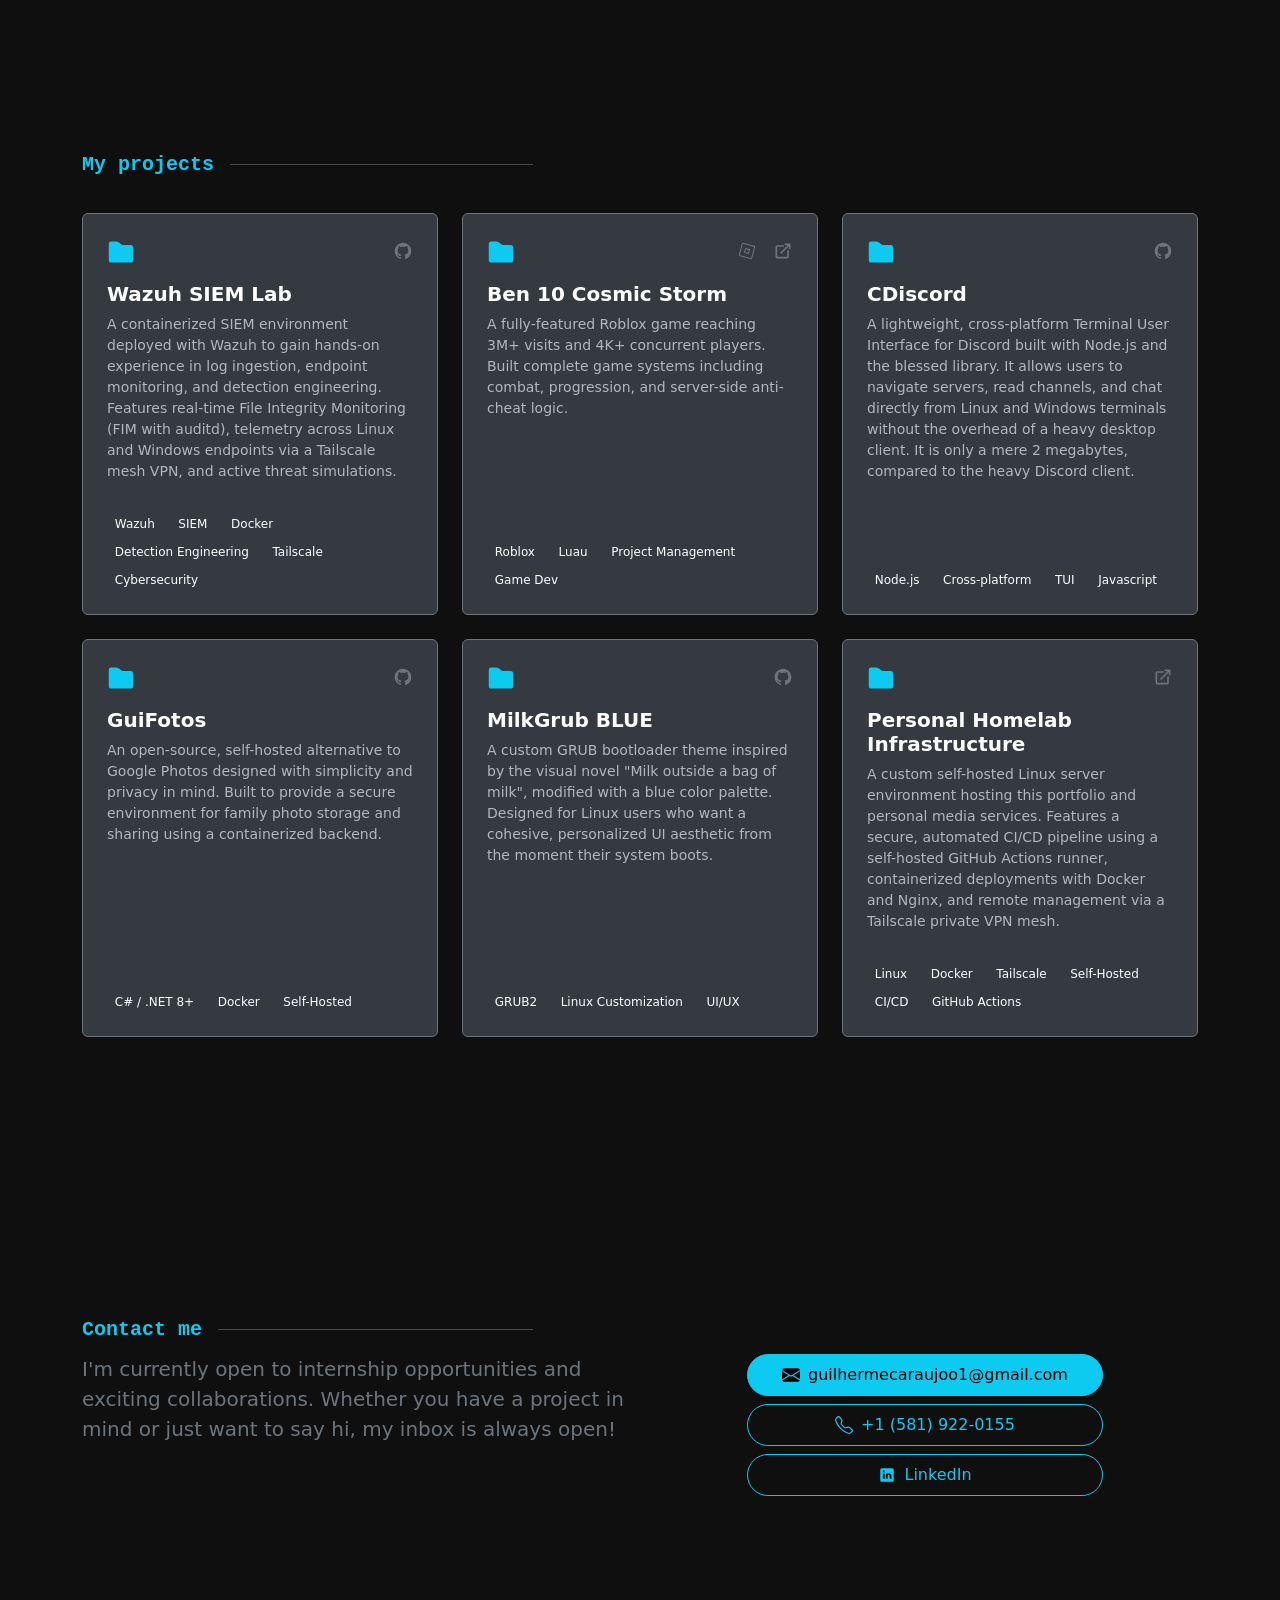
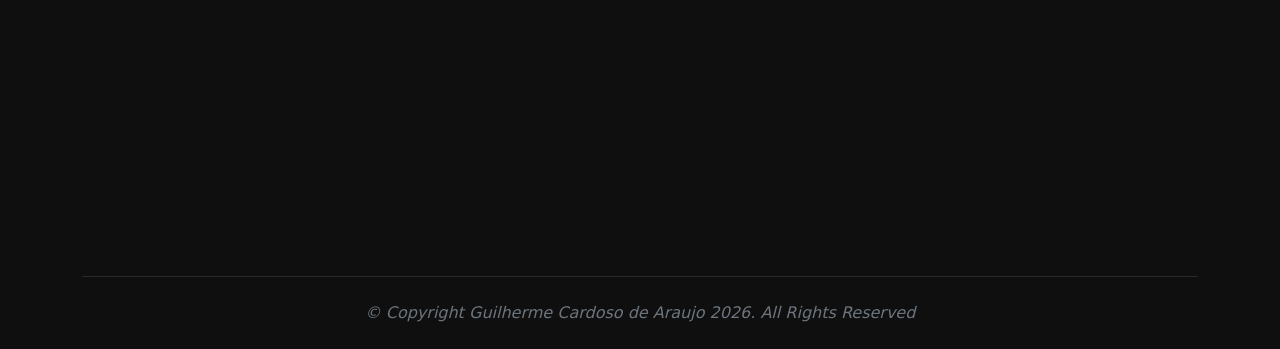
==== commit ba82504f: "Added the SIEM project" ====
--- a/site/index.html
+++ b/site/index.html
@@ -137,10 +137,10 @@
                         
                         <ul class="dropdown-menu shadow border-0 mt-2">
                             <li>
-                                <a class="dropdown-item" href="cv/guilherme-cardoso-de-araujo-cv-fr.pdf">English Version</a>
+                                <a class="dropdown-item" href="pdfjs/web/viewer?file=guilherme-cardoso-de-araujo-cv-fr.pdf" target="_blank">English Version</a>
                             </li>
                             <li>
-                                <a class="dropdown-item" href="view?file=cv/guilherme-cardoso-de-araujo-cv-fr.pdf"  target="_blank">Version française</a>
+                                <a class="dropdown-item" href="/pdfjs/web/viewer?file=guilherme-cardoso-de-araujo-cv-fr.pdf" target="_blank">Version française</a>
                             </li>
                         </ul>
                     </div>
@@ -248,6 +248,38 @@
         </div>
         
         <section id="projects" class="row g-4 min-vh-75 pb-5 mb-5 mt-2">
+
+            <!-- Wazuh SIEM Lab Project Card -->
+            <div class="col-lg-4 col-md-6">
+                <div class="card h-100 border-secondary bg-body-secondary">
+                    <div class="card-body d-flex flex-column p-4">
+                        <div class="d-flex justify-content-between align-items-start mb-3">
+                            <svg class="text-info" xmlns="http://www.w3.org/2000/svg" width="28" height="28" fill="currentColor" viewBox="0 0 16 16">
+                                <path d="M1 3.5A1.5 1.5 0 0 1 2.5 2h2.764c.958 0 1.76.56 2.311 1.184C7.985 3.648 8.48 4 9 4h4.5A1.5 1.5 0 0 1 15 5.5v7a1.5 1.5 0 0 1-1.5 1.5h-11A1.5 1.5 0 0 1 1 12.5z"/>
+                            </svg>
+                            <div class="d-flex gap-3">
+                                <a href="https://github.com/guilhermecara/wazuh-siem-lab" class="text-secondary nav-icon-hover" aria-label="GitHub" target="_blank" rel="noopener">
+                                    <svg width="20" height="20" viewBox="0 0 24 24" fill="currentColor"><path d="M12 2C6.477 2 2 6.484 2 12.017c0 4.425 2.865 8.18 6.839 9.504.5.092.682-.217.682-.483 0-.237-.008-.868-.013-1.703-2.782.605-3.369-1.343-3.369-1.343-.454-1.158-1.11-1.466-1.11-1.466-.908-.62.069-.608.069-.608 1.003.07 1.531 1.032 1.531 1.032.892 1.53 2.341 1.088 2.91.832.092-.647.35-1.088.636-1.338-2.22-.253-4.555-1.113-4.555-4.951 0-1.093.39-1.988 1.029-2.688-.103-.253-.446-1.272.098-2.65 0 0 .84-.27 2.75 1.026A9.564 9.564 0 0 1 12 6.844c.85.004 1.705.115 2.504.337 1.909-1.296 2.747-1.027 2.747-1.027.546 1.379.202 2.398.1 2.651.64.7 1.028 1.595 1.028 2.688 0 3.848-2.339 4.695-4.566 4.942.359.31.678.921.678 1.856 0 1.338-.012 2.419-.012 2.747 0 .268.18.58.688.482A10.019 10.019 0 0 0 22 12.017C22 6.484 17.522 2 12 2z"/></svg>
+                                </a>
+                            </div>
+                        </div>
+                        <h5 class="card-title fw-bold mb-2" data-i18n="projects.siemTitle">Wazuh SIEM Lab</h5>
+                        <p class="card-text text-body-secondary flex-grow-1 small" data-i18n="projects.siemDescription">
+                            A containerized SIEM environment deployed with Wazuh to gain hands-on experience in log ingestion, endpoint monitoring, and detection engineering. Features real-time File Integrity Monitoring (FIM with auditd), telemetry across Linux and Windows endpoints via a Tailscale mesh VPN, and active threat simulations.
+                        </p>
+                        <div class="d-flex flex-wrap gap-2 mt-3">
+                            <span class="badge bg-light-subtle py-1 fw-normal rounded-3">Wazuh</span>
+                            <span class="badge bg-light-subtle py-1 fw-normal rounded-3">SIEM</span>
+                            <span class="badge bg-light-subtle py-1 fw-normal rounded-3">Docker</span>
+                            <span class="badge bg-light-subtle py-1 fw-normal rounded-3">Detection Engineering</span>
+                            <span class="badge bg-light-subtle py-1 fw-normal rounded-3">Tailscale</span>
+                            <span class="badge bg-light-subtle py-1 fw-normal rounded-3">Cybersecurity</span>
+                        </div>
+                    </div>
+                </div>
+            </div>
+
+            <!-- Ben 10 Cosmic Storm Project Card-->
             <div class="col-lg-4 col-md-6">
                 <div class="card h-100 border-secondary bg-body-secondary">
                     <div class="card-body d-flex flex-column p-4">
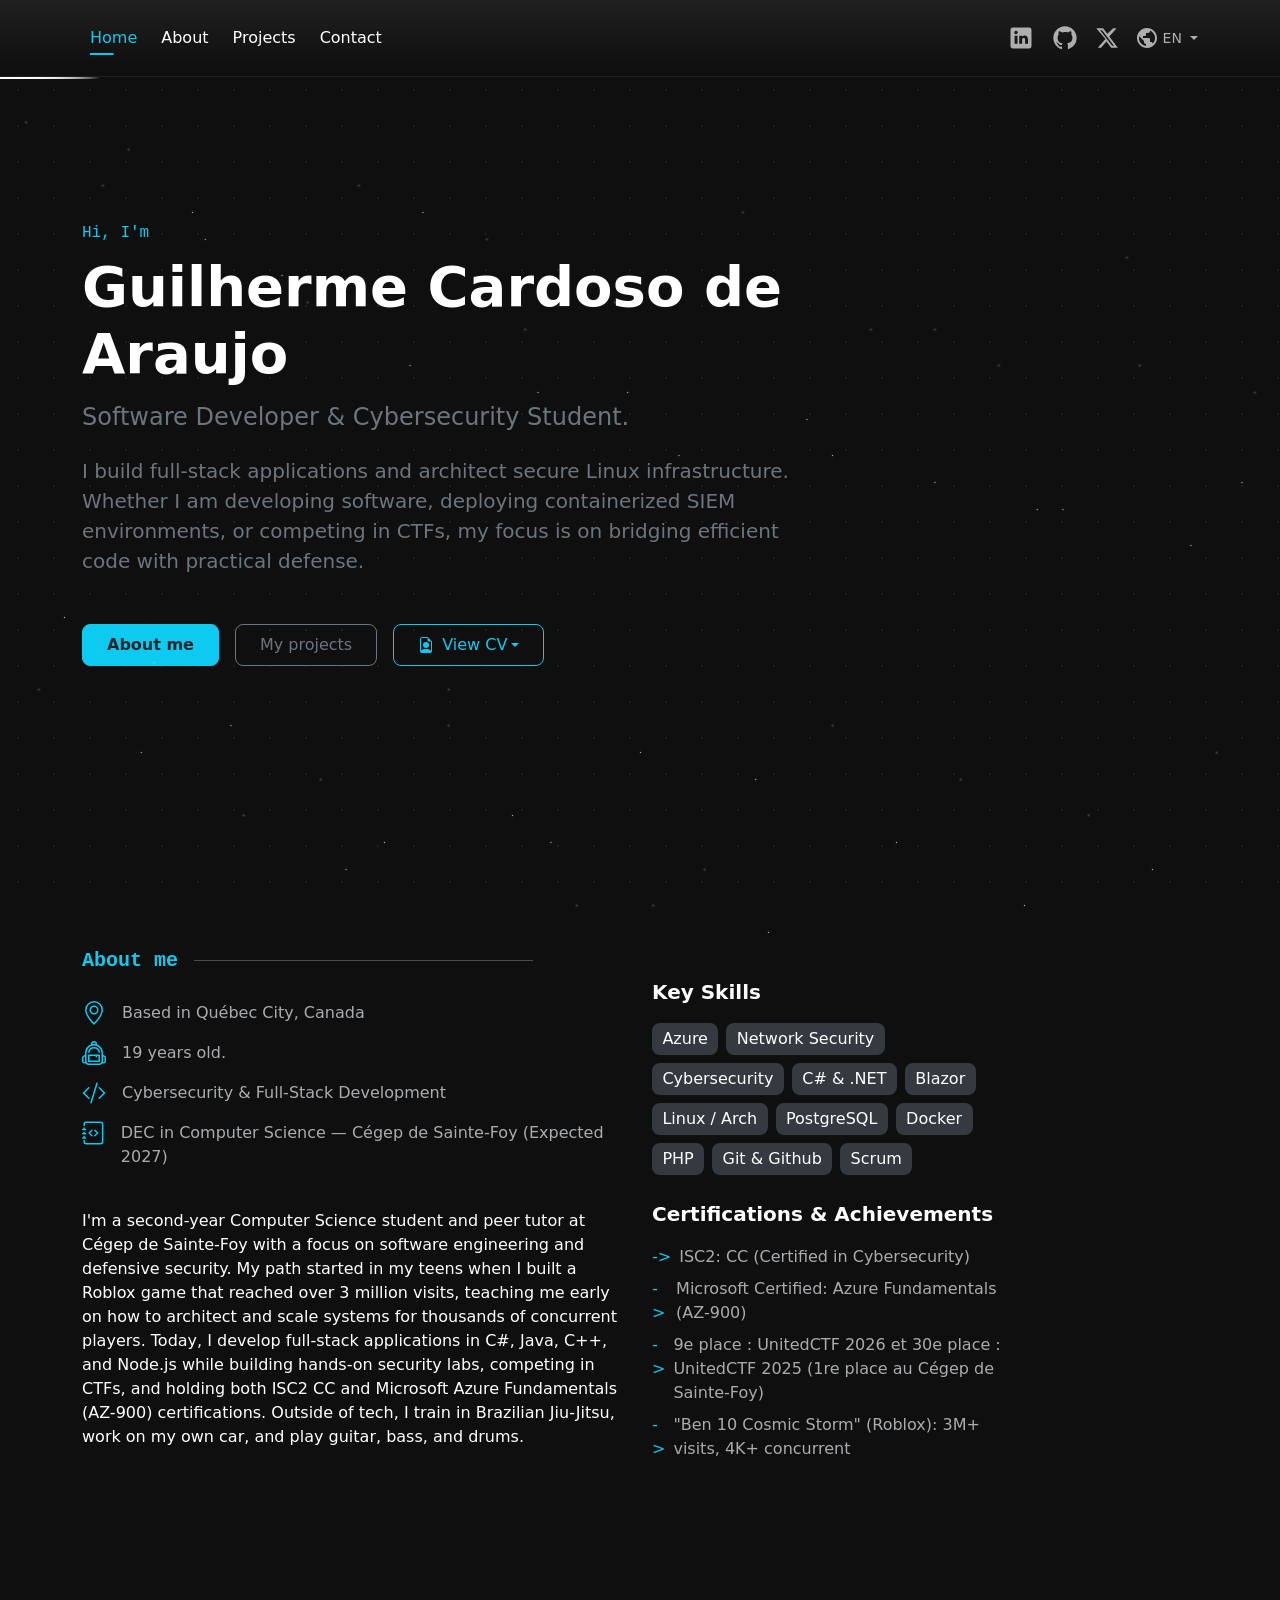
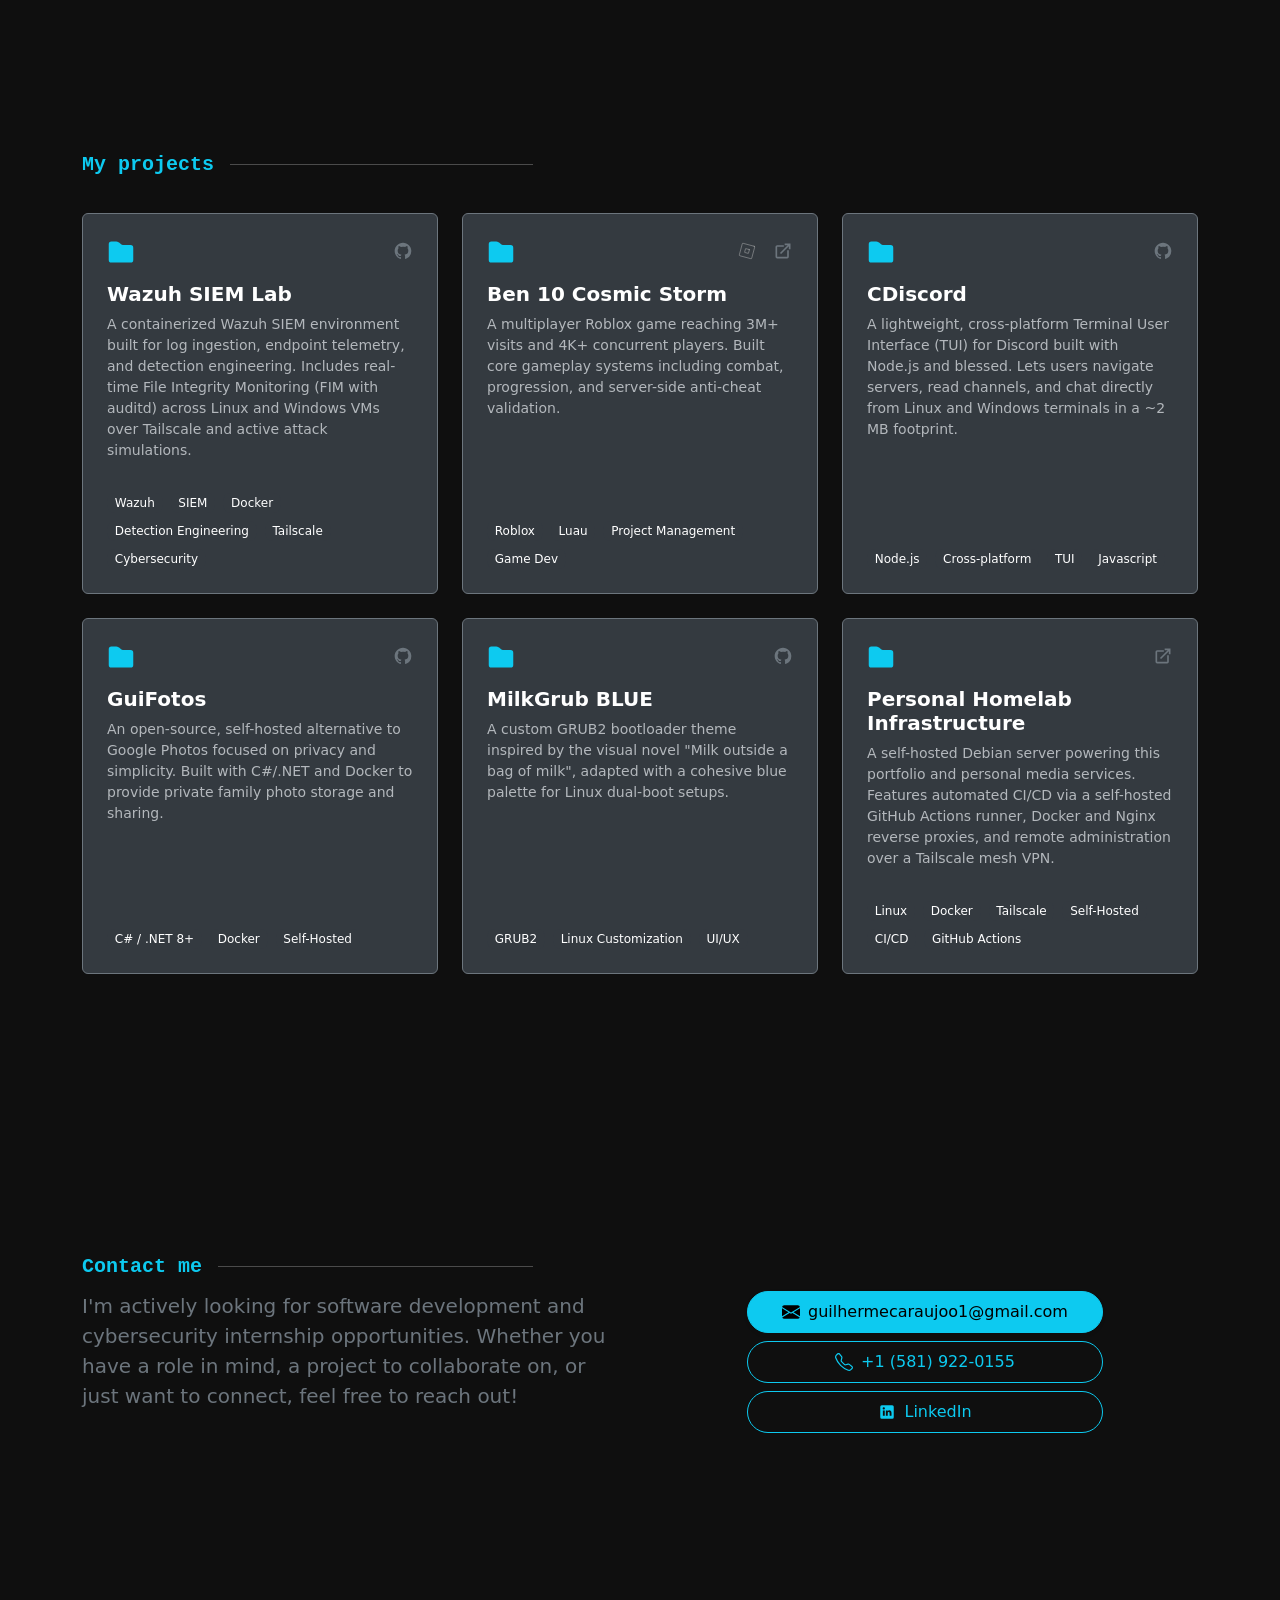
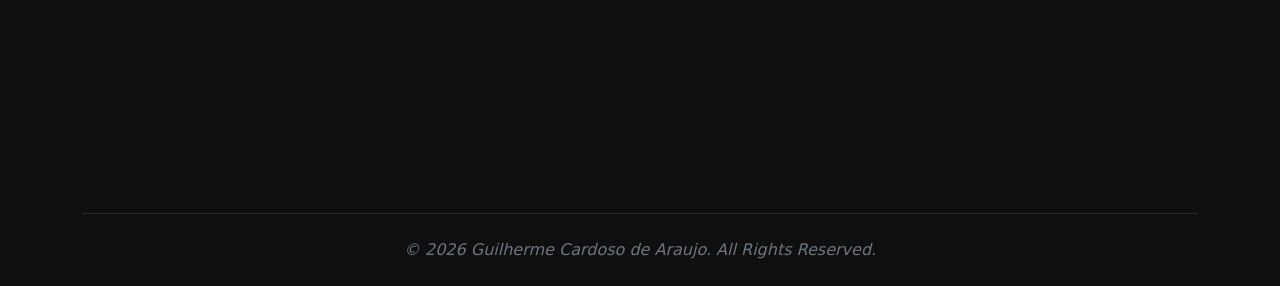
==== commit 986d640b: "feature: updated the portfolio with my current achievements" ====
--- a/site/index.html
+++ b/site/index.html
@@ -7,7 +7,7 @@
     <link href="https://cdn.jsdelivr.net/npm/bootstrap@5.3.8/dist/css/bootstrap.min.css" rel="stylesheet" integrity="sha384-sRIl4kxILFvY47J16cr9ZwB07vP4J8+LH7qKQnuqkuIAvNWLzeN8tE5YBujZqJLB" crossorigin="anonymous">
     <link rel="stylesheet" href="css/custom.css">
     <link rel="stylesheet" href="css/styles.css">
-    <script src="js/translations.js" defer></script>
+    <script src="js/translations.js?v=1.1" defer></script>
   </head>
   <body data-bs-spy="scroll" data-bs-target="#navbarNav">
     <header class="sticky-top">
@@ -409,7 +409,7 @@
                                 <path d="M1 3.5A1.5 1.5 0 0 1 2.5 2h2.764c.958 0 1.76.56 2.311 1.184C7.985 3.648 8.48 4 9 4h4.5A1.5 1.5 0 0 1 15 5.5v7a1.5 1.5 0 0 1-1.5 1.5h-11A1.5 1.5 0 0 1 1 12.5z"/>
                             </svg>
                             <div class="d-flex gap-3">
-                                <a href="#" class="text-secondary nav-icon-hover" aria-label="Live Demo" target="_blank" rel="noopener">
+                                <a href="https://home.guilhermearaujo.ca" class="text-secondary nav-icon-hover" aria-label="Live Demo" target="_blank" rel="noopener">
                                     <svg width="20" height="20" viewBox="0 0 24 24" fill="currentColor"><path d="M14 3h7v7h-2V6.41l-9.29 9.3-1.42-1.42L17.59 5H14zm-1 2H5a2 2 0 0 0-2 2v12a2 2 0 0 0 2 2h12a2 2 0 0 0 2-2v-8h-2v8H5V7h8z"/></svg>
                                 </a>
                             </div>
